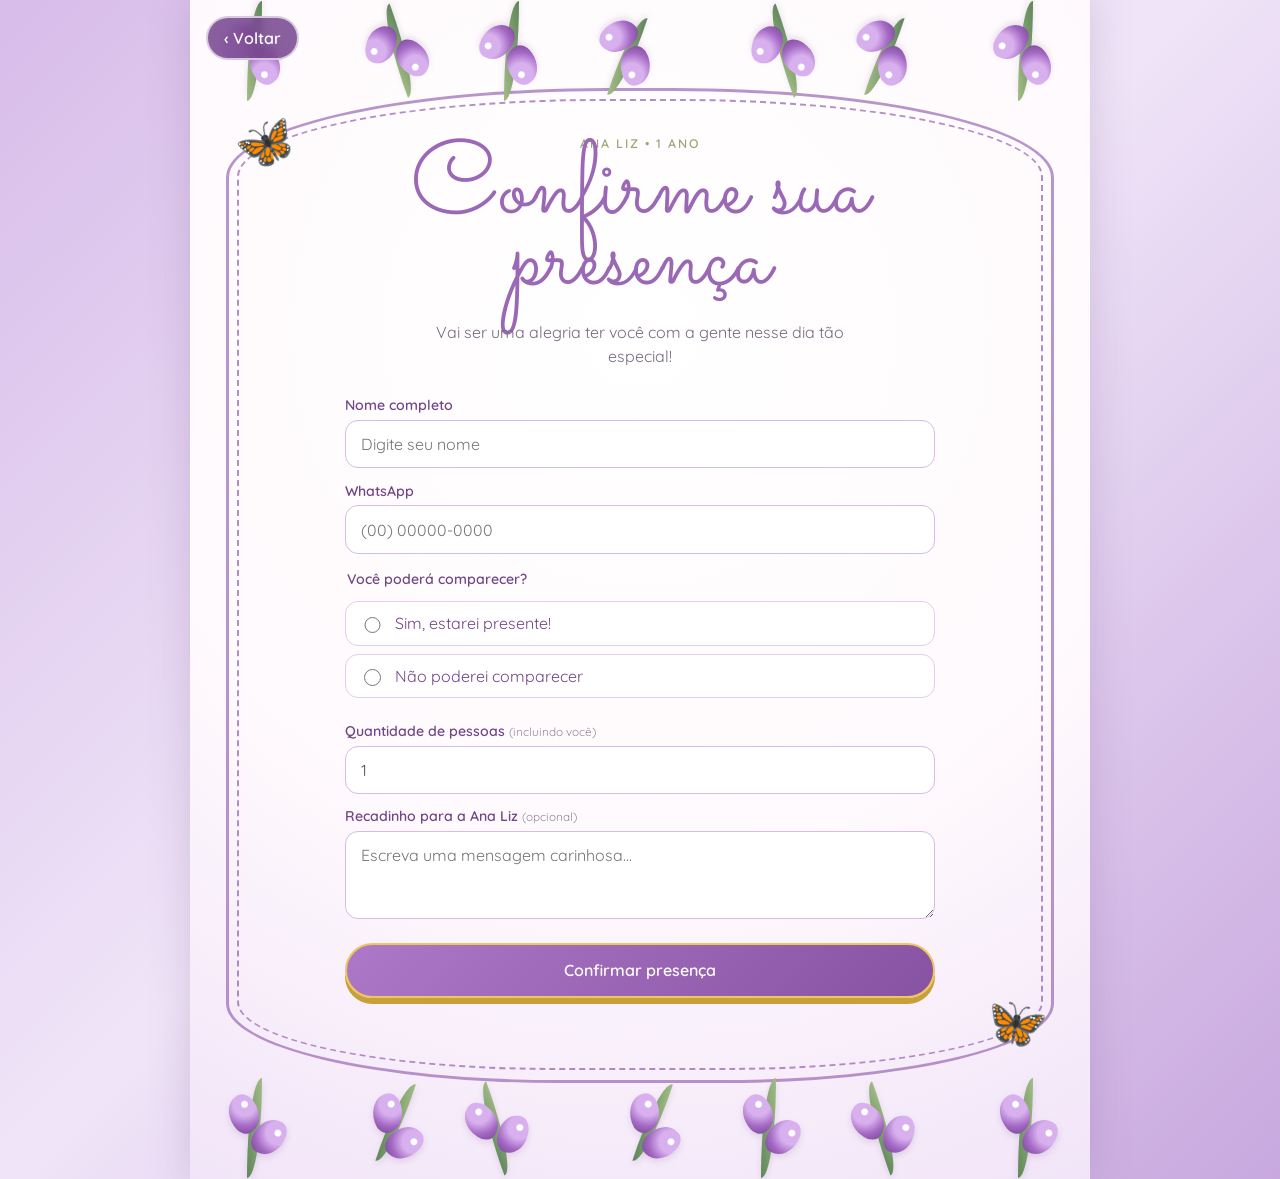
==== confirmar.html @ 0d196fea "Reconstrói convite com HTML e CSS" ====
<!doctype html>
<html lang="pt-BR">
<head>
  <meta charset="UTF-8">
  <meta name="viewport" content="width=device-width, initial-scale=1">
  <meta name="theme-color" content="#c9a4df">
  <meta name="description" content="Confirmação de presença no aniversário da Ana Liz.">
  <title>Confirme sua presença — Ana Liz</title>
  <link rel="preconnect" href="https://fonts.googleapis.com">
  <link rel="preconnect" href="https://fonts.gstatic.com" crossorigin>
  <link href="https://fonts.googleapis.com/css2?family=Quicksand:wght@400;500;600&family=Sacramento&display=swap" rel="stylesheet">
  <link rel="stylesheet" href="assets/styles.css">
</head>
<body class="form-page">
  <main class="rsvp-card">
    <div class="garden garden--top" aria-hidden="true"><i></i><i></i><i></i><i></i><i></i><i></i><i></i></div>
    <span class="butterfly butterfly--one" aria-hidden="true">🦋</span>
    <span class="butterfly butterfly--two" aria-hidden="true">🦋</span>
    <a class="back-button back-button--form" href="index.html" aria-label="Voltar ao convite">‹ <span>Voltar</span></a>

    <section class="rsvp-card__content">
      <p class="eyebrow">Ana Liz • 1 ano</p>
      <h1>Confirme sua<br>presença</h1>
      <p class="intro">Vai ser uma alegria ter você com a gente nesse dia tão especial!</p>

      <form id="rsvp-form" class="rsvp-form">
        <label for="name">Nome completo</label>
        <input id="name" name="nome" type="text" autocomplete="name" placeholder="Digite seu nome" required minlength="3">

        <label for="phone">WhatsApp</label>
        <input id="phone" name="whatsapp" type="tel" autocomplete="tel" inputmode="tel" placeholder="(00) 00000-0000" required>

        <fieldset>
          <legend>Você poderá comparecer?</legend>
          <label class="choice"><input type="radio" name="presenca" value="sim" required><span>Sim, estarei presente!</span></label>
          <label class="choice"><input type="radio" name="presenca" value="nao"><span>Não poderei comparecer</span></label>
        </fieldset>

        <label for="guests">Quantidade de pessoas <small>(incluindo você)</small></label>
        <input id="guests" name="quantidade_pessoas" type="number" min="1" max="20" value="1" required>

        <label for="message">Recadinho para a Ana Liz <small>(opcional)</small></label>
        <textarea id="message" name="mensagem" rows="3" maxlength="500" placeholder="Escreva uma mensagem carinhosa..."></textarea>

        <button type="submit"><span>Confirmar presença</span></button>
        <p id="form-status" class="form-status" role="status" aria-live="polite"></p>
      </form>
    </section>
    <div class="garden garden--bottom" aria-hidden="true"><i></i><i></i><i></i><i></i><i></i><i></i><i></i></div>
  </main>
  <script src="assets/config.js"></script>
  <script src="assets/app.js"></script>
</body>
</html>
---- assets/styles.css ----
:root { --purple:#9b68b5; --dark:#714687; --lavender:#dfc8f0; --green:#9aa876; --paper:#fffafd; --gold:#d5aa43; }
* { box-sizing:border-box; }
html { background:#d8c0eb; }
body { margin:0; color:var(--dark); font-family:"Quicksand",sans-serif; }
.invitation-page,.form-page { min-height:100vh; background:linear-gradient(135deg,#d7bce9,#f0e5f8 48%,#c8a8df); }
.paper,.rsvp-card { position:relative; overflow:hidden; width:min(100%,900px); min-height:100vh; margin:auto; background:radial-gradient(circle at 50% 28%,#fff 0,#fffafd 55%,#f1e4f8 100%); box-shadow:0 0 40px #68427e35; }
.stitched-frame,.rsvp-card::before,.rsvp-card::after { position:absolute; pointer-events:none; }
.stitched-frame { z-index:1; inset:5.5rem 4.2% 5.8rem; border:3px solid #9b68b5b8; border-radius:45% 45% 39% 39% / 8% 8% 7% 7%; }
.stitched-frame::after { content:""; position:absolute; inset:12px; border:2px dashed #9b68b599; border-radius:inherit; }
.garden { position:absolute; z-index:3; left:0; width:100%; height:110px; display:flex; align-items:flex-start; justify-content:space-around; pointer-events:none; filter:drop-shadow(0 3px 3px #7b53832c); }
.garden--top { top:-9px; transform:rotate(180deg); }
.garden--bottom { bottom:-9px; }
.garden i { position:relative; display:block; width:15px; height:100px; border-radius:100% 0; background:linear-gradient(80deg,#5f875a,#a2bc85); transform:rotate(var(--r,0deg)); transform-origin:bottom; }
.garden i::before,.garden i::after { content:""; position:absolute; width:30px; height:38px; border-radius:60% 35% 60% 35%; background:radial-gradient(circle at 70% 30%,#fff 0 8%,#d8b0ee 12% 34%,#a469c4 65%,#74468f); }
.garden i::before { left:-18px; top:17px; transform:rotate(-35deg); }
.garden i::after { left:7px; top:40px; transform:rotate(28deg); }
.garden i:nth-child(2n) { --r:18deg; height:85px; }
.garden i:nth-child(3n) { --r:-20deg; height:95px; }
.css-butterfly { position:absolute; z-index:4; width:55px; height:47px; transform:rotate(var(--turn,0deg)); filter:drop-shadow(0 3px 3px #71468733); }
.css-butterfly::before,.css-butterfly::after { content:""; position:absolute; top:0; width:27px; height:42px; background:radial-gradient(circle at 60% 40%,#f5eaff 0 8%,#c592e2 44%,#8255a2 90%); border:1px solid #8255a266; }
.css-butterfly::before { left:0; border-radius:80% 25% 75% 30%; transform:rotate(-15deg); }
.css-butterfly::after { right:0; border-radius:25% 80% 30% 75%; transform:rotate(15deg); }
.css-butterfly i { position:absolute; z-index:2; left:26px; top:10px; width:4px; height:32px; border-radius:50%; background:#6e467f; }
.bf-1 { top:10%; left:3%; --turn:-18deg; }.bf-2 { top:16%; right:4%; --turn:24deg; }.bf-3 { bottom:17%; right:2%; --turn:35deg; }.bf-4 { bottom:10%; left:7%; --turn:-32deg; }
.hero-content,.gifts-content { position:relative; z-index:2; width:min(78%,620px); margin:auto; padding:8rem 0 8.5rem; text-align:center; }
.eyebrow { margin:0; color:var(--green); font-size:.78rem; font-weight:600; letter-spacing:.16em; text-transform:uppercase; }
.name { margin:.35rem 0 0; color:var(--purple); font:400 clamp(5.4rem,16vw,9rem)/.7 "Sacramento",cursive; text-shadow:1px 2px #d8bde6; }
.age { display:flex; align-items:center; justify-content:center; gap:.4rem; margin:.15rem 0 .7rem; }
.age strong { color:var(--purple); font:400 5.2rem/.8 "Sacramento",cursive; }.age span { color:var(--green); font:400 2.3rem "Sacramento",cursive; }
.verse { margin:1.1rem auto; color:#8e659e; font:400 clamp(1.55rem,5vw,2.2rem)/1.05 "Sacramento",cursive; }
.date-row { display:flex; align-items:center; justify-content:center; gap:1.3rem; margin:1.4rem 0; }
.date-row div { display:grid; }.date-row strong { color:var(--green); font:400 clamp(3.2rem,10vw,5rem)/.8 "Sacramento",cursive; }.date-row span { color:var(--purple); font:400 1.4rem "Sacramento",cursive; }.date-butterfly { font-size:2.5rem!important; transform:rotate(-15deg); }
.venue { display:grid; gap:.1rem; margin:1.2rem 0; }.venue span { color:var(--green); font:400 2rem "Sacramento",cursive; }.venue strong { color:var(--purple); font-weight:500; letter-spacing:.04em; }
.action-grid { display:grid; grid-template-columns:repeat(3,1fr); gap:1rem; margin-top:1.7rem; }
.action-grid a { display:grid; justify-items:center; gap:.65rem; color:#818d65; font-size:.72rem; font-weight:600; line-height:1.25; text-decoration:none; text-transform:uppercase; }
.round-icon { display:grid; place-items:center; width:92px; aspect-ratio:1; border-radius:50%; background:linear-gradient(145deg,#c493db,#9d6bbb); }
.gold-ring { border:6px double #f6cf62; box-shadow:0 3px 0 #b88827,0 7px 16px #70438025; }.round-icon svg { width:50px; fill:none; stroke:#fff; stroke-width:2.2; stroke-linecap:round; stroke-linejoin:round; }
.action-grid a:hover .round-icon { transform:translateY(-3px); }
.back-button { position:absolute; z-index:8; top:1rem; left:1rem; display:inline-flex; align-items:center; gap:.3rem; padding:.62rem 1rem; border:2px solid #ffffffaa; border-radius:999px; color:#fff; background:#75448ed9; text-decoration:none; font-weight:600; backdrop-filter:blur(5px); }
.gifts-content { padding-top:7.5rem; }.gifts-title { margin:.6rem 0; color:var(--purple); font:400 clamp(4.4rem,13vw,7rem)/.66 "Sacramento",cursive; }.gifts-title small { color:var(--green); font-size:.45em; }.gifts-intro { max-width:470px; margin:1rem auto 1.5rem; color:#806c89; line-height:1.5; }
.gift-list { display:grid; gap:.8rem; text-align:left; }.gift-item { display:flex; align-items:center; gap:1rem; padding:.7rem 1rem; border-bottom:2px dotted #b68bc7; }.gift-icon { flex:0 0 78px; display:grid; place-items:center; width:78px; height:78px; border-radius:50%; background:#ecdcf5; }.gift-icon svg { width:63px; fill:#d9b7eb88; stroke:#82549a; stroke-width:2; stroke-linecap:round; stroke-linejoin:round; }.gift-item div { display:grid; flex:1; grid-template-columns:1fr auto; align-items:baseline; gap:.5rem; }.gift-item span { color:var(--purple); font:400 2rem "Sacramento",cursive; }.gift-item strong { color:var(--green); font:500 1.2rem "Quicksand",sans-serif; }.primary-link { display:inline-block; margin-top:1.5rem; padding:.85rem 1.5rem; border:3px double #f2cc60; border-radius:999px; color:#fff; background:var(--purple); text-decoration:none; box-shadow:0 5px 0 #bd9029; }
.rsvp-card { overflow:hidden; }.rsvp-card::before { content:""; z-index:1; inset:5.5rem 4% 6rem; border:3px solid var(--purple); border-radius:46% 46% 40% 40%/9% 9% 8% 8%; opacity:.7; }.rsvp-card::after { content:""; z-index:1; inset:6.2rem 5.2% 6.8rem; border:2px dashed var(--purple); border-radius:45% 45% 39% 39%/8% 8% 7% 7%; opacity:.75; }
.butterfly { position:absolute; z-index:2; font-size:3rem; }.butterfly--one{top:7rem;left:5%;transform:rotate(-18deg)}.butterfly--two{right:5%;bottom:8rem;transform:rotate(24deg)}
.rsvp-card__content { position:relative; z-index:4; width:min(78%,590px); margin:auto; padding:8.5rem 0 9rem; text-align:center; }.rsvp-card h1 { margin:.3rem 0 .6rem; color:var(--purple); font:400 clamp(4rem,12vw,6.5rem)/.68 "Sacramento",cursive; }.intro { max-width:440px; margin:1.4rem auto 1.7rem; color:#796880; line-height:1.55; }
.rsvp-form { text-align:left; }.rsvp-form>label,legend { display:block; margin:.85rem 0 .35rem; font-size:.88rem; font-weight:600; }small { color:#94859b; font-weight:400; }input,textarea { width:100%; padding:.82rem .95rem; border:1px solid #d6bce4; border-radius:13px; outline:none; color:#5e4967; background:#fff; font:inherit; }input:focus,textarea:focus { border-color:var(--purple); box-shadow:0 0 0 3px #b88dce35; }textarea{resize:vertical}fieldset{margin:1rem 0;padding:0;border:0}.choice{display:flex;align-items:center;gap:.7rem;margin:.5rem 0;padding:.7rem .8rem;border:1px solid #e2ceeb;border-radius:13px;background:#fff;cursor:pointer}.choice input{width:1.05rem;height:1.05rem;accent-color:var(--purple)}button{width:100%;margin-top:1.25rem;padding:.95rem;border:2px solid #ecc65e;border-radius:999px;color:#fff;background:linear-gradient(135deg,#ae78c8,#8752a1);font:600 1rem "Quicksand";box-shadow:0 6px 0 #c99f39;cursor:pointer}button:disabled{opacity:.65}.form-status{min-height:1.5em;margin:1rem 0 0;text-align:center;font-size:.9rem}.form-status--success{color:#547442}.form-status--error{color:#a33a60}.back-button--form{top:1rem}
@media(max-width:540px){.stitched-frame{inset-inline:2.5%}.hero-content,.gifts-content,.rsvp-card__content{width:78%}.hero-content{padding-top:7rem}.garden{height:80px}.garden i{height:75px;width:11px}.garden i::before,.garden i::after{width:23px;height:30px}.css-butterfly{transform:scale(.7) rotate(var(--turn))}.round-icon{width:68px}.round-icon svg{width:37px}.action-grid{gap:.35rem}.action-grid a{font-size:.58rem}.date-row{gap:.6rem}.gift-item{padding-inline:0}.gift-icon{flex-basis:60px;width:60px;height:60px}.gift-icon svg{width:49px}.gift-item div{display:grid;grid-template-columns:1fr}.gift-item span{font-size:1.6rem}.gift-item strong{font-size:1rem}.back-button{top:.55rem;left:.55rem;padding:.5rem .72rem}.back-button span{display:none}.rsvp-card::before{inset-inline:2%}.rsvp-card::after{inset-inline:3.5%}}
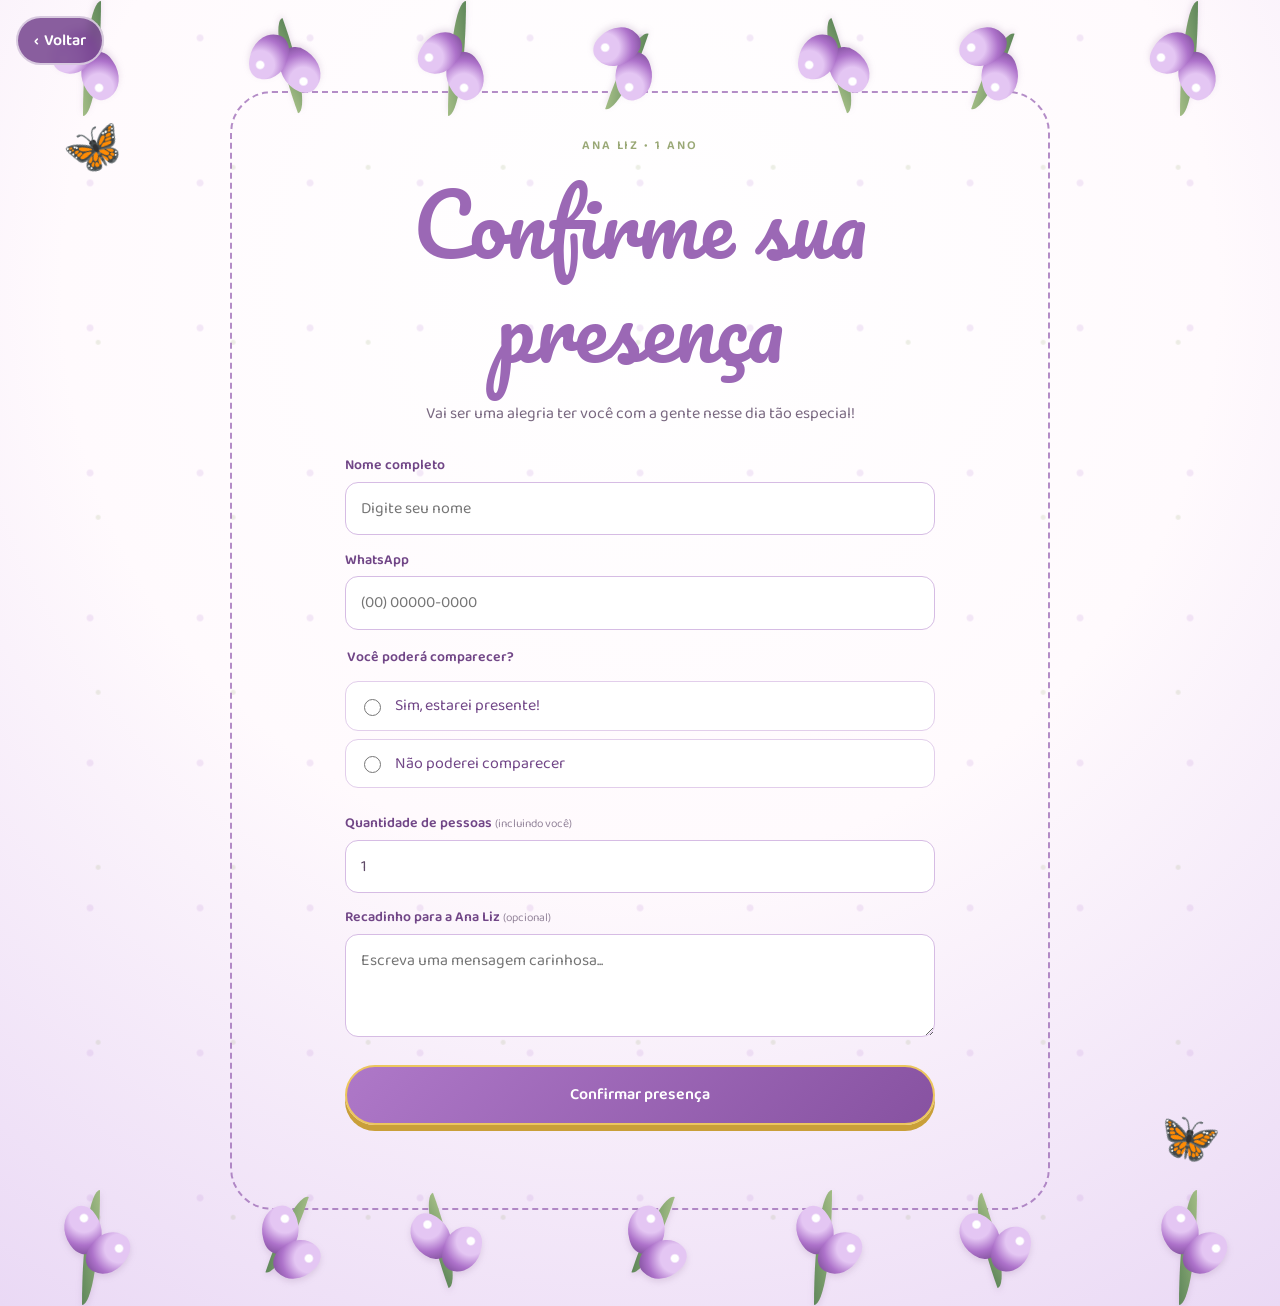
==== commit 98617e70: "Amplia cenário e refina tipografia do convite" ====
--- a/confirmar.html
+++ b/confirmar.html
@@ -8,7 +8,7 @@
   <title>Confirme sua presença — Ana Liz</title>
   <link rel="preconnect" href="https://fonts.googleapis.com">
   <link rel="preconnect" href="https://fonts.gstatic.com" crossorigin>
-  <link href="https://fonts.googleapis.com/css2?family=Quicksand:wght@400;500;600&family=Sacramento&display=swap" rel="stylesheet">
+  <link href="https://fonts.googleapis.com/css2?family=Baloo+2:wght@400;500;600;700&family=Pacifico&display=swap" rel="stylesheet">
   <link rel="stylesheet" href="assets/styles.css">
 </head>
 <body class="form-page">
--- a/assets/styles.css
+++ b/assets/styles.css
@@ -44,3 +44,47 @@
 .rsvp-card__content { position:relative; z-index:4; width:min(78%,590px); margin:auto; padding:8.5rem 0 9rem; text-align:center; }.rsvp-card h1 { margin:.3rem 0 .6rem; color:var(--purple); font:400 clamp(4rem,12vw,6.5rem)/.68 "Sacramento",cursive; }.intro { max-width:440px; margin:1.4rem auto 1.7rem; color:#796880; line-height:1.55; }
 .rsvp-form { text-align:left; }.rsvp-form>label,legend { display:block; margin:.85rem 0 .35rem; font-size:.88rem; font-weight:600; }small { color:#94859b; font-weight:400; }input,textarea { width:100%; padding:.82rem .95rem; border:1px solid #d6bce4; border-radius:13px; outline:none; color:#5e4967; background:#fff; font:inherit; }input:focus,textarea:focus { border-color:var(--purple); box-shadow:0 0 0 3px #b88dce35; }textarea{resize:vertical}fieldset{margin:1rem 0;padding:0;border:0}.choice{display:flex;align-items:center;gap:.7rem;margin:.5rem 0;padding:.7rem .8rem;border:1px solid #e2ceeb;border-radius:13px;background:#fff;cursor:pointer}.choice input{width:1.05rem;height:1.05rem;accent-color:var(--purple)}button{width:100%;margin-top:1.25rem;padding:.95rem;border:2px solid #ecc65e;border-radius:999px;color:#fff;background:linear-gradient(135deg,#ae78c8,#8752a1);font:600 1rem "Quicksand";box-shadow:0 6px 0 #c99f39;cursor:pointer}button:disabled{opacity:.65}.form-status{min-height:1.5em;margin:1rem 0 0;text-align:center;font-size:.9rem}.form-status--success{color:#547442}.form-status--error{color:#a33a60}.back-button--form{top:1rem}
 @media(max-width:540px){.stitched-frame{inset-inline:2.5%}.hero-content,.gifts-content,.rsvp-card__content{width:78%}.hero-content{padding-top:7rem}.garden{height:80px}.garden i{height:75px;width:11px}.garden i::before,.garden i::after{width:23px;height:30px}.css-butterfly{transform:scale(.7) rotate(var(--turn))}.round-icon{width:68px}.round-icon svg{width:37px}.action-grid{gap:.35rem}.action-grid a{font-size:.58rem}.date-row{gap:.6rem}.gift-item{padding-inline:0}.gift-icon{flex-basis:60px;width:60px;height:60px}.gift-icon svg{width:49px}.gift-item div{display:grid;grid-template-columns:1fr}.gift-item span{font-size:1.6rem}.gift-item strong{font-size:1rem}.back-button{top:.55rem;left:.55rem;padding:.5rem .72rem}.back-button span{display:none}.rsvp-card::before{inset-inline:2%}.rsvp-card::after{inset-inline:3.5%}}
+
+/* Cenário em largura total e tipografia infantil */
+body { font-family:"Baloo 2",sans-serif; }
+.invitation-page,.form-page { background:radial-gradient(circle at 50% 22%,#fff 0,#fffafd 48%,#ead9f5 100%); }
+.paper,.rsvp-card { width:100%; margin:0; background:transparent; box-shadow:none; }
+.paper::before { content:""; position:absolute; inset:0; pointer-events:none; background-image:radial-gradient(circle,#bd88d7 0 3px,transparent 4px),radial-gradient(circle,#96a96f 0 2px,transparent 3px); background-position:3% 22%,97% 38%; background-size:110px 145px,135px 175px; opacity:.17; }
+.stitched-frame { top:5.7rem; bottom:5.8rem; left:max(2.5%,calc(50% - 410px)); right:max(2.5%,calc(50% - 410px)); border-radius:42px; }
+.garden { height:125px; }
+.garden i { width:18px; height:115px; }
+.garden i::before,.garden i::after { width:38px; height:46px; background:radial-gradient(circle at 70% 30%,#fff 0 8%,#e4c6f3 12% 34%,#ad72ca 65%,#74468f); }
+.bf-1 { left:max(2%,calc(50% - 500px)); }.bf-2 { right:max(3%,calc(50% - 510px)); }.bf-3 { right:max(2%,calc(50% - 500px)); }.bf-4 { left:max(5%,calc(50% - 470px)); }
+.hero-content,.gifts-content { width:min(calc(100% - 3rem),620px); padding:9rem 0 9.5rem; }
+.name { margin:1rem 0 .6rem; font:400 clamp(4rem,12vw,7.4rem)/1.1 "Pacifico",cursive; text-shadow:2px 3px #e2c9ed; }
+.age { margin:.5rem 0 1rem; }
+.age strong { font:400 4.3rem/1.15 "Pacifico",cursive; }.age span { font:400 1.8rem/1.4 "Pacifico",cursive; }
+.verse { margin:1.5rem auto; font:400 clamp(1.2rem,4vw,1.7rem)/1.6 "Pacifico",cursive; }
+.date-row { margin:1.8rem 0; }
+.date-row strong { font:400 clamp(2.6rem,8vw,4rem)/1.2 "Pacifico",cursive; }.date-row span { font:500 1.1rem/1.5 "Baloo 2",sans-serif; }
+.venue span { font:400 1.6rem/1.5 "Pacifico",cursive; }
+.round-icon { width:96px; border-radius:43% 57% 46% 54%/54% 44% 56% 46%; background:linear-gradient(145deg,#d9ade9,#9160ad); transition:.2s ease; }
+.gold-ring { border:6px solid #f3c955; outline:3px solid #bd8c2f; box-shadow:inset 0 0 0 3px #fff5,0 7px 16px #70438035; }
+.round-icon svg { width:54px; fill:#fff2; stroke-width:2.7; }
+.gifts-content { padding-top:8.5rem; }
+.gifts-title { margin:1rem 0 1.5rem; font:400 clamp(3.1rem,9vw,5.4rem)/1.25 "Pacifico",cursive; }
+.gifts-intro { line-height:1.65; }
+.gift-item span { font:400 1.6rem/1.35 "Pacifico",cursive; }.gift-item strong { font-family:"Baloo 2",sans-serif; font-weight:600; }
+.rsvp-card::before { inset:0; border:0; border-radius:0; background-image:radial-gradient(circle,#bd88d7 0 3px,transparent 4px),radial-gradient(circle,#96a96f 0 2px,transparent 3px); background-position:3% 22%,97% 38%; background-size:110px 145px,135px 175px; opacity:.17; }
+.rsvp-card::after { top:5.7rem; bottom:6rem; left:max(2.5%,calc(50% - 410px)); right:max(2.5%,calc(50% - 410px)); border-radius:42px; }
+.rsvp-card h1 { margin:1rem 0 1.2rem; font:400 clamp(3.1rem,9vw,5.2rem)/1.25 "Pacifico",cursive; }
+button { font-family:"Baloo 2",sans-serif; }
+
+@media(max-width:540px) {
+  .stitched-frame,.rsvp-card::after { left:2.5%; right:2.5%; }
+  .hero-content,.gifts-content,.rsvp-card__content { width:calc(100% - 5rem); }
+  .hero-content { padding-top:7.8rem; }
+  .garden { height:88px; }
+  .garden i { width:11px; height:80px; }
+  .garden i::before,.garden i::after { width:25px; height:31px; }
+  .round-icon { width:70px; }
+  .round-icon svg { width:39px; }
+  .action-grid { gap:.4rem; }
+  .action-grid a { font-size:.62rem; }
+  .gift-item span { font-size:1.35rem; }
+}
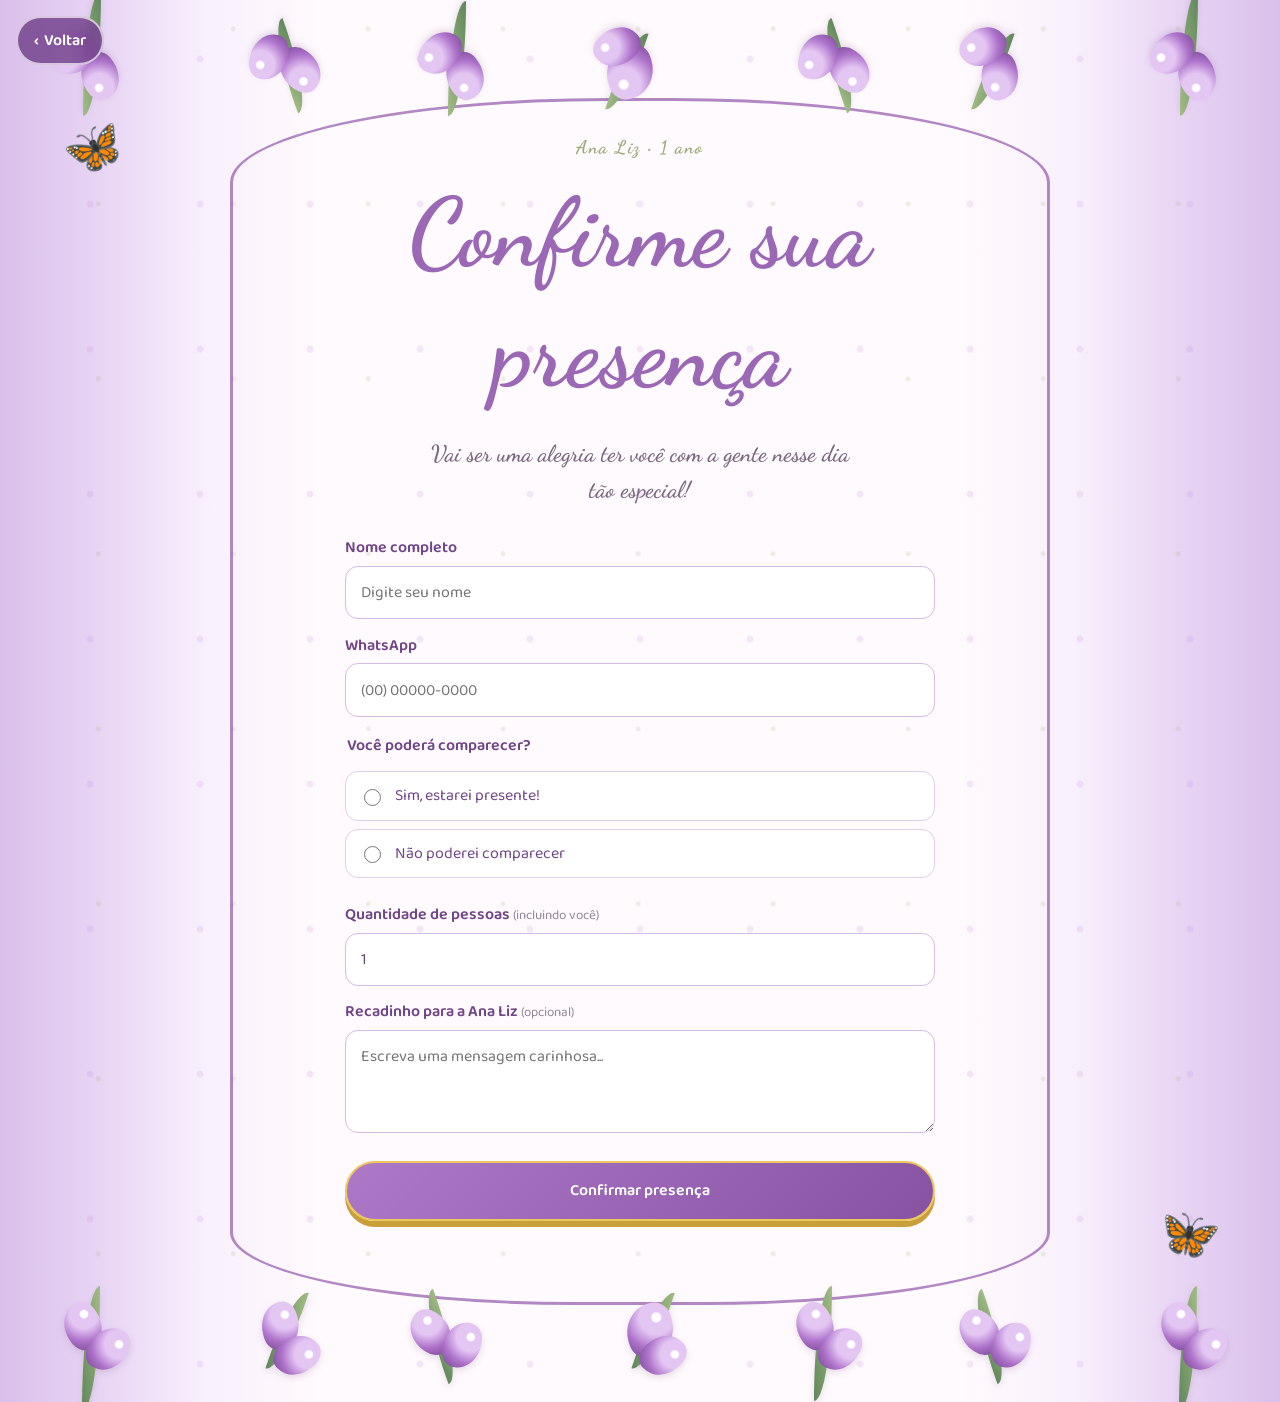
==== commit c0c659d1: "Amplia textos e aplica tipografia caligráfica" ====
--- a/confirmar.html
+++ b/confirmar.html
@@ -8,7 +8,7 @@
   <title>Confirme sua presença — Ana Liz</title>
   <link rel="preconnect" href="https://fonts.googleapis.com">
   <link rel="preconnect" href="https://fonts.gstatic.com" crossorigin>
-  <link href="https://fonts.googleapis.com/css2?family=Baloo+2:wght@400;500;600;700&family=Pacifico&display=swap" rel="stylesheet">
+  <link href="https://fonts.googleapis.com/css2?family=Baloo+2:wght@400;500;600;700&family=Dancing+Script:wght@400;500;600;700&display=swap" rel="stylesheet">
   <link rel="stylesheet" href="assets/styles.css">
 </head>
 <body class="form-page">
--- a/assets/styles.css
+++ b/assets/styles.css
@@ -68,7 +68,9 @@
 .round-icon svg { width:54px; fill:#fff2; stroke-width:2.7; }
 .gifts-content { padding-top:8.5rem; }
 .gifts-title { margin:1rem 0 1.5rem; font:400 clamp(3.1rem,9vw,5.4rem)/1.25 "Pacifico",cursive; }
-.gifts-intro { line-height:1.65; }
+.gifts-intro { width:100%; line-height:1.65; overflow-wrap:anywhere; }
+.gift-list,.gift-item,.gift-item div { min-width:0; max-width:100%; }
+.gift-item div span,.gift-item div strong { overflow-wrap:anywhere; }
 .gift-item span { font:400 1.6rem/1.35 "Pacifico",cursive; }.gift-item strong { font-family:"Baloo 2",sans-serif; font-weight:600; }
 .rsvp-card::before { inset:0; border:0; border-radius:0; background-image:radial-gradient(circle,#bd88d7 0 3px,transparent 4px),radial-gradient(circle,#96a96f 0 2px,transparent 3px); background-position:3% 22%,97% 38%; background-size:110px 145px,135px 175px; opacity:.17; }
 .rsvp-card::after { top:5.7rem; bottom:6rem; left:max(2.5%,calc(50% - 410px)); right:max(2.5%,calc(50% - 410px)); border-radius:42px; }
@@ -88,3 +90,115 @@
   .action-grid a { font-size:.62rem; }
   .gift-item span { font-size:1.35rem; }
 }
+
+/* Cartão orgânico inspirado nas artes de referência */
+.paper,.rsvp-card {
+  background:
+    linear-gradient(90deg,#d9bfea 0%,#ead8f5 9%,#f8f0fc 16%,#fffafd 25%,#fffafd 75%,#f8f0fc 84%,#ead8f5 91%,#d9bfea 100%);
+}
+.paper::after {
+  content:"";
+  position:absolute;
+  z-index:0;
+  top:5.2rem;
+  bottom:5.2rem;
+  left:max(1.5rem,calc(50% - 430px));
+  right:max(1.5rem,calc(50% - 430px));
+  background:linear-gradient(145deg,#fff,#fffafd 60%,#fbf4ff);
+  border-radius:46% 46% 42% 42% / 7% 7% 6% 6%;
+  box-shadow:0 10px 35px #71468720,0 0 0 10px #ffffff9c;
+}
+.stitched-frame {
+  z-index:1;
+  top:6.1rem;
+  bottom:6.1rem;
+  left:max(2.4rem,calc(50% - 410px));
+  right:max(2.4rem,calc(50% - 410px));
+  border:3px solid #9862b1;
+  border-radius:46% 46% 42% 42% / 7% 7% 6% 6%;
+}
+.stitched-frame::after {
+  inset:13px 15px;
+  border-width:2px;
+  border-radius:46% 46% 42% 42% / 7% 7% 6% 6%;
+}
+.hero-content,.gifts-content { z-index:2; }
+.hero-content { padding-top:8.3rem; }
+.eyebrow { letter-spacing:.12em; }
+.name { font-size:clamp(4.5rem,12vw,7.8rem); color:#a56abc; }
+.verse { color:#996bab; }
+.date-row { position:relative; }
+.date-row::before,.date-row::after {
+  content:""; width:38px; height:1px; background:linear-gradient(90deg,transparent,#b184c3);
+}
+.date-row::after { transform:rotate(180deg); }
+.venue { margin-top:1.45rem; }
+.action-grid { margin-top:2rem; }
+.gifts-title { color:#a56abc; }
+.gift-item { border-bottom-color:#b68bc7; }
+.gift-icon { border:2px solid #c89ede; box-shadow:inset 0 0 0 5px #fff8; }
+.garden { z-index:5; }
+.garden i:nth-child(1),.garden i:nth-child(7) { height:125px; }
+.garden i:nth-child(4)::before { width:48px; height:52px; }
+.css-butterfly { z-index:6; }
+.rsvp-card::after {
+  top:6.1rem;
+  bottom:6.1rem;
+  left:max(2.4rem,calc(50% - 410px));
+  right:max(2.4rem,calc(50% - 410px));
+  border:3px solid #9862b1;
+  border-radius:46% 46% 42% 42% / 7% 7% 6% 6%;
+}
+
+@media(max-width:540px) {
+  .paper::after { left:1rem; right:1rem; border-radius:42% 42% 36% 36% / 4% 4% 3% 3%; }
+  .stitched-frame,.rsvp-card::after { left:1.55rem; right:1.55rem; border-radius:42% 42% 36% 36% / 4% 4% 3% 3%; }
+  .stitched-frame::after { inset:10px; }
+  .hero-content,.gifts-content,.rsvp-card__content { width:calc(100% - 5.6rem); }
+  .gifts-content { padding-inline:.35rem; }
+  .hero-content { padding-top:7.7rem; }
+  .name { font-size:clamp(3.6rem,16vw,5rem); }
+  .verse { font-size:1.08rem; line-height:1.55; }
+  .date-row::before,.date-row::after { display:none; }
+  .date-row strong { font-size:2.6rem; }
+}
+
+/* Tipografia caligráfica e textos mais destacados */
+.hero-content,.gifts-content,.venue,.date-row,.action-grid {
+  font-family:"Dancing Script",cursive;
+}
+.name,.age strong,.age span,.verse,.date-row strong,.venue span,
+.gifts-title,.gift-item span,.rsvp-card h1 {
+  font-family:"Dancing Script",cursive;
+}
+.name { font-size:clamp(5.2rem,14vw,8.8rem); font-weight:700; line-height:1.05; }
+.age strong { font-size:5rem; font-weight:600; }
+.age span { font-size:2.35rem; font-weight:600; }
+.verse { font-size:clamp(1.65rem,5vw,2.25rem); font-weight:600; line-height:1.35; }
+.eyebrow { font-family:"Dancing Script",cursive; font-size:1.15rem; font-weight:700; letter-spacing:.08em; text-transform:none; }
+.date-row strong { font-size:clamp(3.3rem,9vw,4.8rem); font-weight:700; }
+.date-row span { font-family:"Dancing Script",cursive; font-size:1.65rem; font-weight:700; }
+.venue span { font-size:2.2rem; font-weight:700; }
+.venue strong { font-family:"Dancing Script",cursive; font-size:1.65rem; font-weight:700; }
+.action-grid a { font-family:"Dancing Script",cursive; font-size:1.15rem; font-weight:700; line-height:1.05; text-transform:none; }
+.gifts-title { font-size:clamp(4rem,11vw,6.4rem); font-weight:700; }
+.gifts-intro { font-family:"Dancing Script",cursive; font-size:1.5rem; font-weight:600; line-height:1.4; }
+.gift-item span { font-size:2.15rem; font-weight:700; }
+.gift-item strong { font-family:"Dancing Script",cursive; font-size:1.65rem; font-weight:700; }
+.primary-link { font-family:"Dancing Script",cursive; font-size:1.45rem; font-weight:700; }
+.rsvp-card h1 { font-size:clamp(4rem,11vw,6rem); font-weight:700; }
+.rsvp-card .eyebrow,.rsvp-card .intro { font-family:"Dancing Script",cursive; }
+.rsvp-card .intro { font-size:1.45rem; font-weight:600; }
+.rsvp-form>label,.rsvp-form legend { font-size:1rem; }
+
+@media(max-width:540px) {
+  .name { font-size:4.6rem; }
+  .verse { font-size:1.45rem; }
+  .date-row span { font-size:1.35rem; }
+  .venue strong { font-size:1.35rem; }
+  .action-grid a { font-size:.93rem; line-height:1; }
+  .gifts-title { font-size:3.7rem; }
+  .gifts-intro { font-size:1.25rem; }
+  .gift-item span { font-size:1.7rem; }
+  .gift-item strong { font-size:1.3rem; }
+}
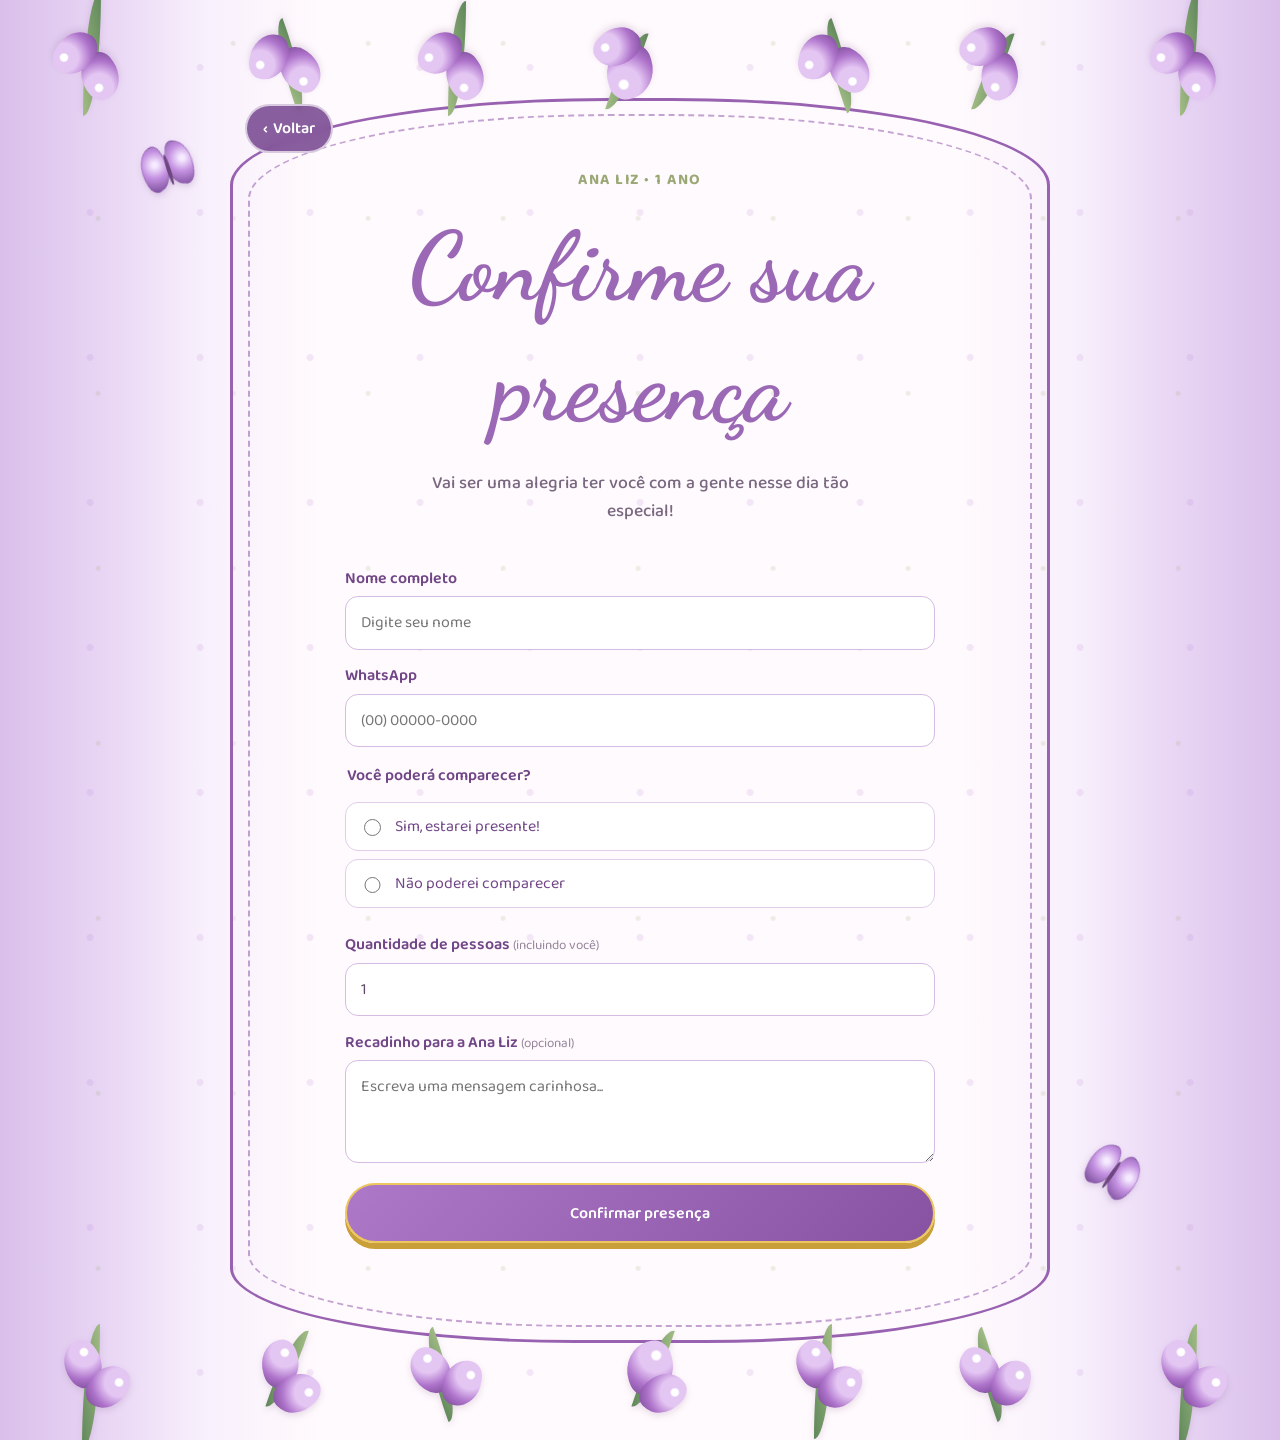
==== commit 0e7ebb19: "Uniformiza páginas e amplia respiro superior" ====
--- a/confirmar.html
+++ b/confirmar.html
@@ -14,8 +14,9 @@
 <body class="form-page">
   <main class="rsvp-card">
     <div class="garden garden--top" aria-hidden="true"><i></i><i></i><i></i><i></i><i></i><i></i><i></i></div>
-    <span class="butterfly butterfly--one" aria-hidden="true">🦋</span>
-    <span class="butterfly butterfly--two" aria-hidden="true">🦋</span>
+    <div class="stitched-frame" aria-hidden="true"></div>
+    <span class="css-butterfly bf-1" aria-hidden="true"><i></i></span>
+    <span class="css-butterfly bf-3" aria-hidden="true"><i></i></span>
     <a class="back-button back-button--form" href="index.html" aria-label="Voltar ao convite">‹ <span>Voltar</span></a>
 
     <section class="rsvp-card__content">
--- a/assets/styles.css
+++ b/assets/styles.css
@@ -202,3 +202,92 @@
   .gift-item span { font-size:1.7rem; }
   .gift-item strong { font-size:1.3rem; }
 }
+
+/* Caligrafia somente nos títulos; demais textos priorizam leitura */
+.hero-content,.gifts-content,.venue,.date-row,.action-grid,
+.age strong,.age span,.verse,.date-row strong,.date-row span,
+.venue span,.venue strong,.eyebrow,.action-grid a,.gifts-intro,
+.gift-item span,.gift-item strong,.primary-link,
+.rsvp-card .eyebrow,.rsvp-card .intro {
+  font-family:"Baloo 2",sans-serif;
+}
+.name,.gifts-title,.rsvp-card h1 {
+  font-family:"Dancing Script",cursive;
+}
+.eyebrow { font-size:.95rem; font-weight:700; letter-spacing:.1em; text-transform:uppercase; }
+.verse { font-size:clamp(1.15rem,3.6vw,1.55rem); font-weight:500; line-height:1.5; }
+.age strong { font-size:4.3rem; font-weight:500; line-height:1; }
+.age span { font-size:1.7rem; font-weight:600; }
+.date-row strong { font-size:clamp(2.8rem,8vw,4rem); font-weight:500; line-height:1.1; }
+.date-row span { font-size:1.15rem; font-weight:600; }
+.venue span { font-size:1.45rem; font-weight:600; }
+.venue strong { font-size:1.25rem; font-weight:600; letter-spacing:.04em; }
+.action-grid a { font-size:.9rem; font-weight:600; line-height:1.15; text-transform:uppercase; }
+.gifts-intro { font-size:1.1rem; font-weight:500; line-height:1.55; }
+.gift-item span { font-size:1.5rem; font-weight:600; }
+.gift-item strong { font-size:1.2rem; font-weight:600; }
+.primary-link { font-size:1.15rem; font-weight:600; }
+.rsvp-card .intro { font-size:1.1rem; font-weight:500; }
+
+@media(max-width:540px) {
+  .eyebrow { font-size:.78rem; }
+  .verse { font-size:1rem; }
+  .action-grid a { font-size:.68rem; }
+  .gifts-intro { font-size:1rem; }
+  .gift-item span { font-size:1.3rem; }
+  .gift-item strong { font-size:1.05rem; }
+}
+
+/* Ritmo vertical e estrutura compartilhada entre todas as páginas */
+.hero-content,.gifts-content,.rsvp-card__content {
+  width:min(calc(100% - 5rem),620px);
+  padding-top:10.5rem;
+  padding-bottom:10rem;
+}
+.rsvp-card__content { max-width:590px; }
+.rsvp-card .stitched-frame { display:block; }
+.rsvp-card::after { display:none; }
+.rsvp-card .back-button { top:6.5rem; left:max(3.3rem,calc(50% - 395px)); }
+.rsvp-form,.rsvp-form fieldset,.rsvp-form input,.rsvp-form textarea,
+.rsvp-form .choice { min-width:0; max-width:100%; }
+.rsvp-form { width:100%; overflow:hidden; }
+.rsvp-card .intro { width:100%; overflow-wrap:anywhere; }
+.rsvp-card .garden { z-index:7; }
+.rsvp-card .css-butterfly { z-index:6; }
+
+@media(max-width:540px) {
+  .hero-content,.gifts-content,.rsvp-card__content {
+    width:calc(100% - 6rem);
+    padding-top:9.5rem;
+    padding-bottom:9rem;
+  }
+  .rsvp-card .back-button { top:6.35rem; left:2.75rem; }
+  .rsvp-card__content { width:calc(100% - 5.6rem); }
+  .rsvp-form { overflow:visible; }
+  .rsvp-form input,.rsvp-form textarea,.rsvp-form button,.rsvp-form .choice { width:100%; }
+}
+
+.rsvp-card__content {
+  width:calc(100vw - 6rem) !important;
+  max-width:590px;
+  overflow:visible;
+}
+.rsvp-form { width:100%; overflow:hidden; }
+.rsvp-form > input,.rsvp-form > textarea,.rsvp-form > button {
+  display:block;
+  width:100%;
+  max-width:100%;
+}
+.rsvp-form .choice { width:100%; max-width:100%; }
+.rsvp-form .choice input {
+  flex:0 0 1.05rem;
+  width:1.05rem;
+  min-width:1.05rem;
+  max-width:1.05rem;
+}
+.rsvp-form .choice span { flex:1; min-width:0; overflow-wrap:anywhere; }
+
+@media(max-width:540px) {
+  .rsvp-card__content { width:calc(100vw - 6rem) !important; max-width:calc(100vw - 6rem); }
+  .rsvp-form { overflow:hidden; }
+}
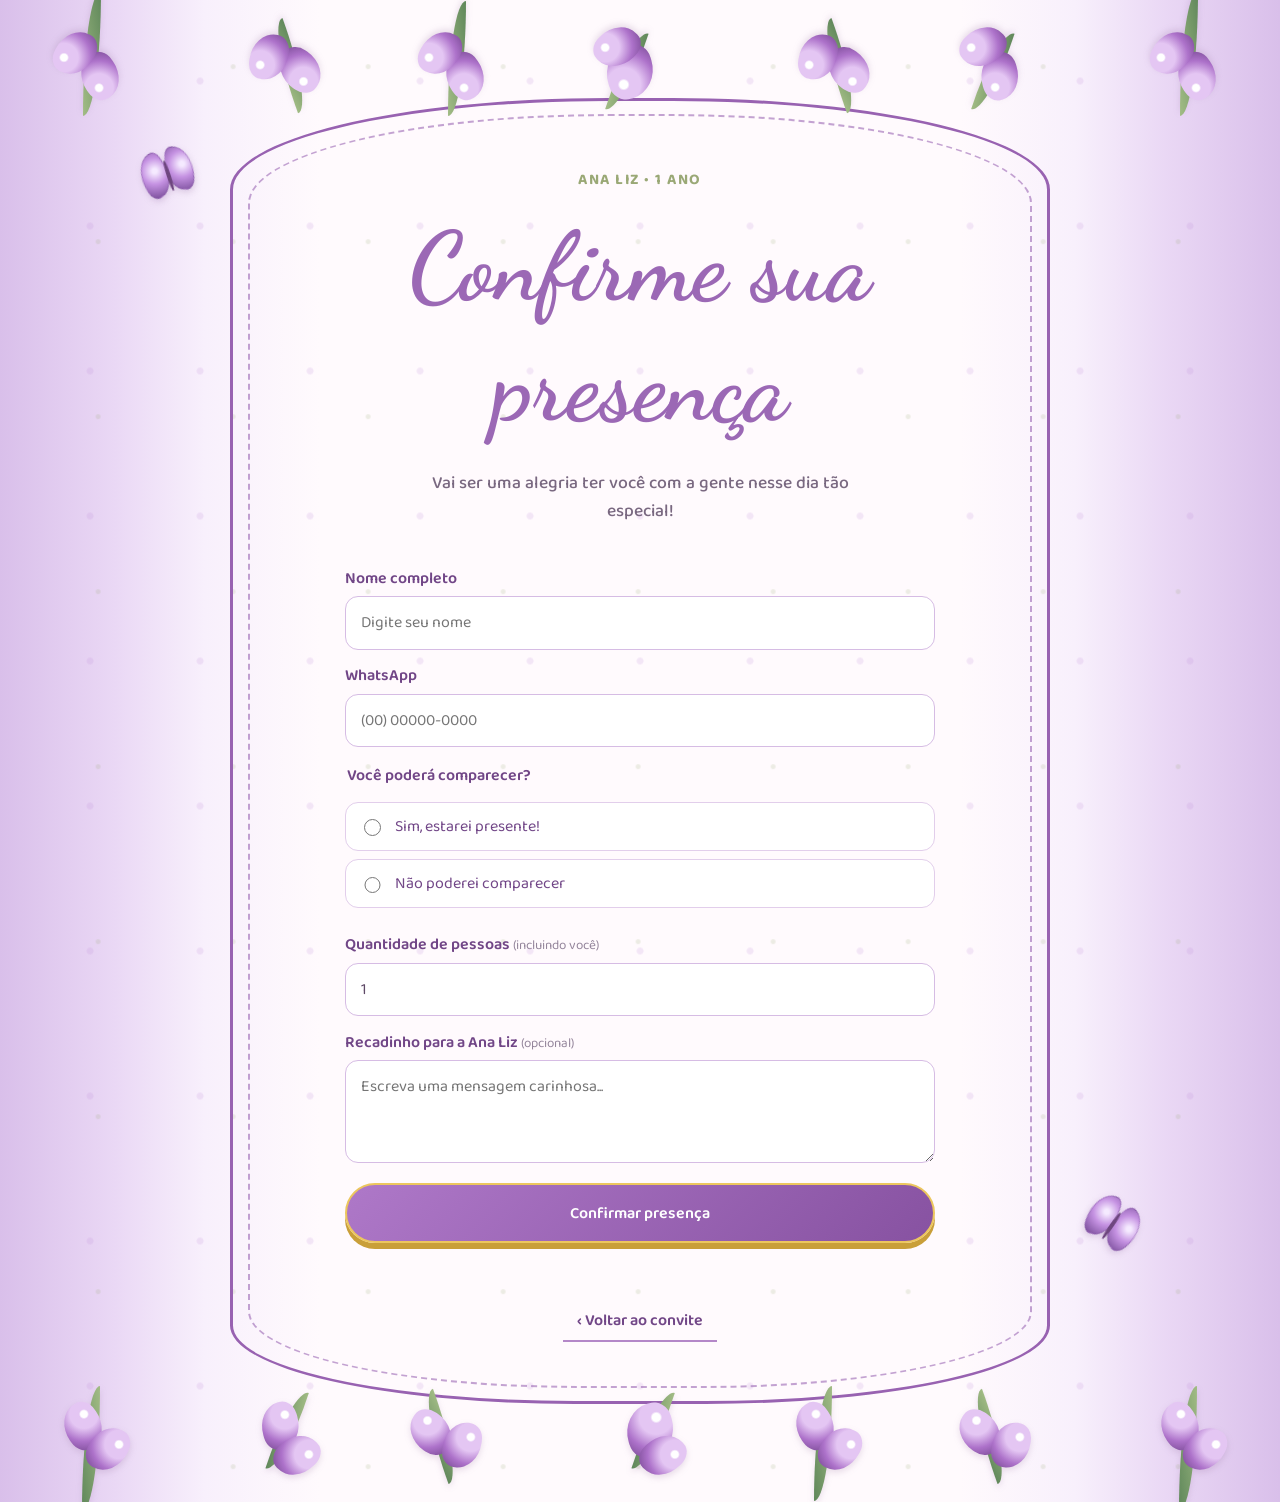
==== commit a6d035eb: "Centraliza botão de voltar abaixo das ações" ====
--- a/confirmar.html
+++ b/confirmar.html
@@ -17,7 +17,6 @@
     <div class="stitched-frame" aria-hidden="true"></div>
     <span class="css-butterfly bf-1" aria-hidden="true"><i></i></span>
     <span class="css-butterfly bf-3" aria-hidden="true"><i></i></span>
-    <a class="back-button back-button--form" href="index.html" aria-label="Voltar ao convite">‹ <span>Voltar</span></a>
 
     <section class="rsvp-card__content">
       <p class="eyebrow">Ana Liz • 1 ano</p>
@@ -45,6 +44,7 @@
 
         <button type="submit"><span>Confirmar presença</span></button>
         <p id="form-status" class="form-status" role="status" aria-live="polite"></p>
+        <a class="back-link" href="index.html" aria-label="Voltar ao convite">‹ Voltar ao convite</a>
       </form>
     </section>
     <div class="garden garden--bottom" aria-hidden="true"><i></i><i></i><i></i><i></i><i></i><i></i><i></i></div>
--- a/assets/styles.css
+++ b/assets/styles.css
@@ -291,3 +291,19 @@
   .rsvp-card__content { width:calc(100vw - 6rem) !important; max-width:calc(100vw - 6rem); }
   .rsvp-form { overflow:hidden; }
 }
+
+.back-link {
+  display:block;
+  width:max-content;
+  max-width:100%;
+  margin:1.5rem auto 0;
+  padding:.45rem .9rem;
+  border-bottom:2px solid #b487c8;
+  color:var(--dark);
+  font:600 1rem "Baloo 2",sans-serif;
+  text-align:center;
+  text-decoration:none;
+  transition:transform .2s ease,color .2s ease;
+}
+.back-link:hover { color:var(--purple); transform:translateY(-2px); }
+.rsvp-form .back-link { margin-top:1.25rem; }
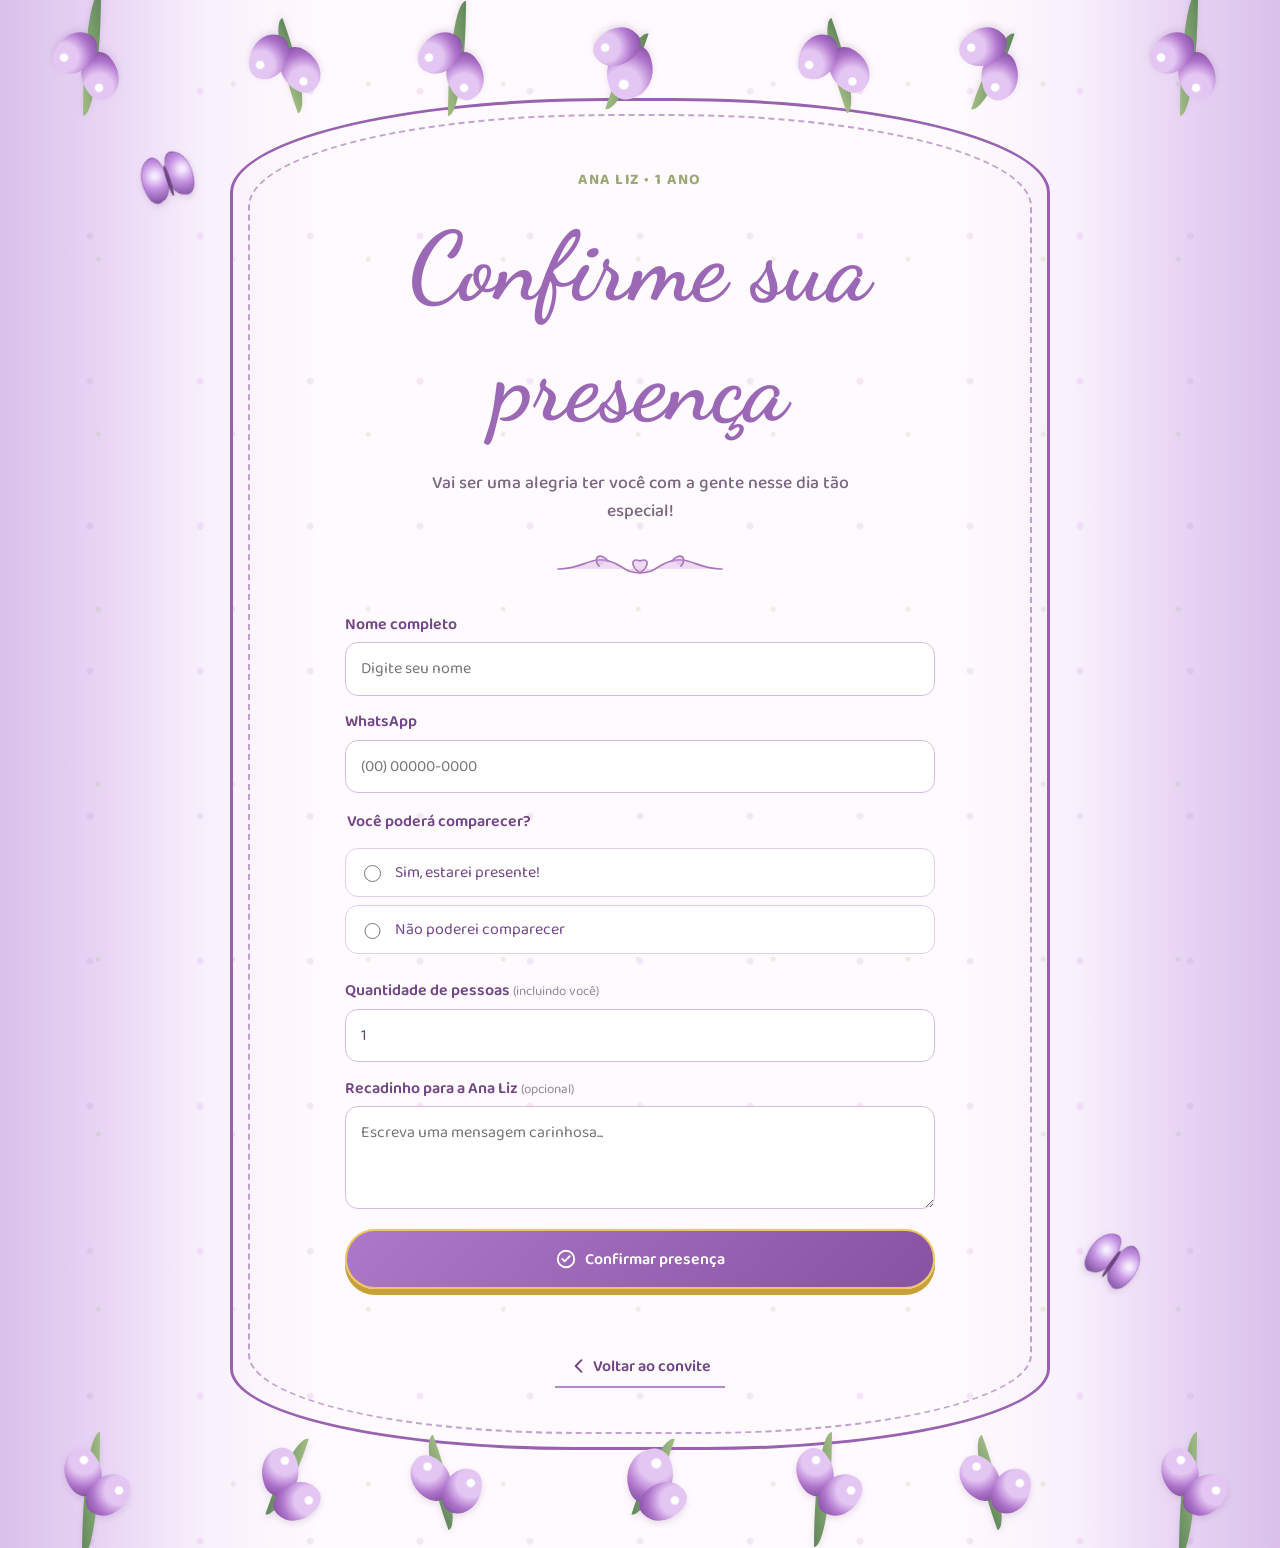
==== commit 53b6af2b: "Enriquece detalhes e iconografia em SVG" ====
--- a/confirmar.html
+++ b/confirmar.html
@@ -22,6 +22,9 @@
       <p class="eyebrow">Ana Liz • 1 ano</p>
       <h1>Confirme sua<br>presença</h1>
       <p class="intro">Vai ser uma alegria ter você com a gente nesse dia tão especial!</p>
+      <div class="floral-divider" aria-hidden="true">
+        <svg viewBox="0 0 180 30"><path d="M8 17c26 0 31-13 51-8 14 4 16 12 31 12s17-8 31-12c20-5 25 8 51 8"/><path d="M58 9c-8-10-16-3-9 5M122 9c8-10 16-3 9 5"/><path d="M90 21c-10-7-9-16 0-12 9-4 10 5 0 12z"/></svg>
+      </div>
 
       <form id="rsvp-form" class="rsvp-form">
         <label for="name">Nome completo</label>
@@ -42,13 +45,24 @@
         <label for="message">Recadinho para a Ana Liz <small>(opcional)</small></label>
         <textarea id="message" name="mensagem" rows="3" maxlength="500" placeholder="Escreva uma mensagem carinhosa..."></textarea>
 
-        <button type="submit"><span>Confirmar presença</span></button>
+        <button type="submit"><svg viewBox="0 0 24 24" aria-hidden="true"><circle cx="12" cy="12" r="9"/><path d="m8 12 2.5 2.5L16 9"/></svg><span>Confirmar presença</span></button>
         <p id="form-status" class="form-status" role="status" aria-live="polite"></p>
-        <a class="back-link" href="index.html" aria-label="Voltar ao convite">‹ Voltar ao convite</a>
+        <a class="back-link" href="index.html" aria-label="Voltar ao convite"><svg viewBox="0 0 24 24" aria-hidden="true"><path d="m15 5-7 7 7 7"/></svg>Voltar ao convite</a>
       </form>
     </section>
     <div class="garden garden--bottom" aria-hidden="true"><i></i><i></i><i></i><i></i><i></i><i></i><i></i></div>
   </main>
+  <dialog id="success-modal" class="success-modal" aria-labelledby="success-title">
+    <div class="success-modal__flowers" aria-hidden="true"><i></i><i></i><i></i><i></i><i></i></div>
+    <span class="css-butterfly success-modal__butterfly" aria-hidden="true"><i></i></span>
+    <div class="success-modal__content">
+      <span class="success-modal__check" aria-hidden="true"><svg viewBox="0 0 48 48"><path d="m13 25 7 7 15-17"/></svg></span>
+      <p class="eyebrow">Resposta enviada</p>
+      <h2 id="success-title">Presença<br>confirmada!</h2>
+      <p>Obrigada por responder. Estamos muito felizes em celebrar esse momento especial com você!</p>
+      <button id="close-success-modal" type="button">Voltar ao convite</button>
+    </div>
+  </dialog>
   <script src="assets/config.js"></script>
   <script src="assets/app.js"></script>
 </body>
--- a/assets/styles.css
+++ b/assets/styles.css
@@ -307,3 +307,115 @@
 }
 .back-link:hover { color:var(--purple); transform:translateY(-2px); }
 .rsvp-form .back-link { margin-top:1.25rem; }
+
+.success-modal {
+  width:min(90vw,680px);
+  max-height:90vh;
+  margin:auto;
+  padding:0;
+  overflow:hidden;
+  border:0;
+  border-radius:44px;
+  color:var(--dark);
+  background:linear-gradient(145deg,#fff,#fff9fd 65%,#ead8f5);
+  box-shadow:0 25px 90px #3f235f75,0 0 0 7px #fff8,0 0 0 11px #a76dc0;
+}
+.success-modal::backdrop {
+  background:#4b2a627d;
+  backdrop-filter:blur(7px);
+}
+.success-modal::before {
+  content:"";
+  position:absolute;
+  inset:20px;
+  pointer-events:none;
+  border:2px dashed #b889cb;
+  border-radius:31px;
+}
+.success-modal__content {
+  position:relative;
+  z-index:2;
+  width:min(78%,470px);
+  margin:auto;
+  padding:7.5rem 0 4rem;
+  text-align:center;
+}
+.success-modal__check {
+  display:grid;
+  place-items:center;
+  width:74px;
+  height:74px;
+  margin:0 auto 1rem;
+  border:5px solid #efc653;
+  border-radius:50%;
+  color:#fff;
+  background:linear-gradient(145deg,#bb88d1,#8952a3);
+  box-shadow:0 5px 0 #bb8b2c;
+  font:700 2.4rem "Baloo 2",sans-serif;
+}
+.success-modal__check svg { width:42px; fill:none; stroke:currentColor; stroke-width:5; stroke-linecap:round; stroke-linejoin:round; }
+.success-modal h2 {
+  margin:.7rem 0 1.2rem;
+  color:var(--purple);
+  font:700 clamp(3.7rem,10vw,6rem)/1.05 "Dancing Script",cursive;
+}
+.success-modal p:not(.eyebrow) {
+  margin:0 auto 1.8rem;
+  color:#715c7a;
+  font:500 1.15rem/1.55 "Baloo 2",sans-serif;
+}
+.success-modal button { width:min(100%,330px); }
+.success-modal__flowers {
+  position:absolute;
+  z-index:1;
+  top:-18px;
+  left:0;
+  width:100%;
+  height:100px;
+  display:flex;
+  justify-content:space-around;
+}
+.success-modal__flowers i {
+  position:relative;
+  width:13px;
+  height:76px;
+  border-radius:100% 0;
+  background:linear-gradient(#71966b,#a9bd8a);
+}
+.success-modal__flowers i::before,.success-modal__flowers i::after {
+  content:"";
+  position:absolute;
+  width:31px;
+  height:38px;
+  border-radius:60% 35% 60% 35%;
+  background:radial-gradient(circle at 70% 30%,#fff 0 8%,#d9b4eb 12% 38%,#9560b1 75%);
+}
+.success-modal__flowers i::before { top:24px; left:-21px; transform:rotate(-35deg); }
+.success-modal__flowers i::after { top:37px; left:5px; transform:rotate(30deg); }
+.success-modal__butterfly { z-index:3; top:24%; right:5%; transform:scale(.8) rotate(25deg); }
+
+@media(max-width:540px) {
+  .success-modal { width:calc(100vw - 2.5rem); border-radius:32px; }
+  .success-modal::before { inset:13px; border-radius:23px; }
+  .success-modal__content { width:76%; padding:6.5rem 0 3rem; }
+  .success-modal__check { width:62px; height:62px; font-size:2rem; }
+  .success-modal h2 { font-size:3.7rem; }
+  .success-modal p:not(.eyebrow) { font-size:1rem; }
+}
+
+/* Ornamentos e iconografia vetorial */
+.floral-divider { display:grid; place-items:center; width:180px; max-width:70%; margin:1rem auto; color:#aa78be; }
+.floral-divider svg { display:block; width:100%; fill:#d6addf66; stroke:currentColor; stroke-width:1.7; stroke-linecap:round; stroke-linejoin:round; }
+.date-butterfly { display:grid; place-items:center; width:42px; }
+.date-butterfly svg { width:42px; fill:#cda4dd66; stroke:var(--purple); stroke-width:1.8; stroke-linecap:round; stroke-linejoin:round; }
+.venue span { display:inline-flex; align-items:center; justify-content:center; gap:.35rem; }
+.venue span svg { width:24px; fill:#a8b48135; stroke:var(--green); stroke-width:1.8; stroke-linecap:round; stroke-linejoin:round; }
+.primary-link { display:inline-flex; align-items:center; justify-content:center; gap:.5rem; }
+.primary-link svg,.rsvp-form button svg { width:22px; fill:none; stroke:currentColor; stroke-width:2; stroke-linecap:round; stroke-linejoin:round; }
+.rsvp-form button { display:flex; align-items:center; justify-content:center; gap:.55rem; }
+.back-link { display:flex; align-items:center; justify-content:center; gap:.25rem; }
+.back-link svg { width:20px; fill:none; stroke:currentColor; stroke-width:2.3; stroke-linecap:round; stroke-linejoin:round; }
+.gift-item:nth-child(1) .gift-icon { background:linear-gradient(145deg,#f4e9fb,#dfc6ed); }
+.gift-item:nth-child(2) .gift-icon { background:linear-gradient(145deg,#f7eafa,#d8c2eb); }
+.gift-item:nth-child(3) .gift-icon { background:linear-gradient(145deg,#f0e4f8,#d3b8e7); }
+.gift-icon svg { filter:drop-shadow(0 2px 1px #fff); }
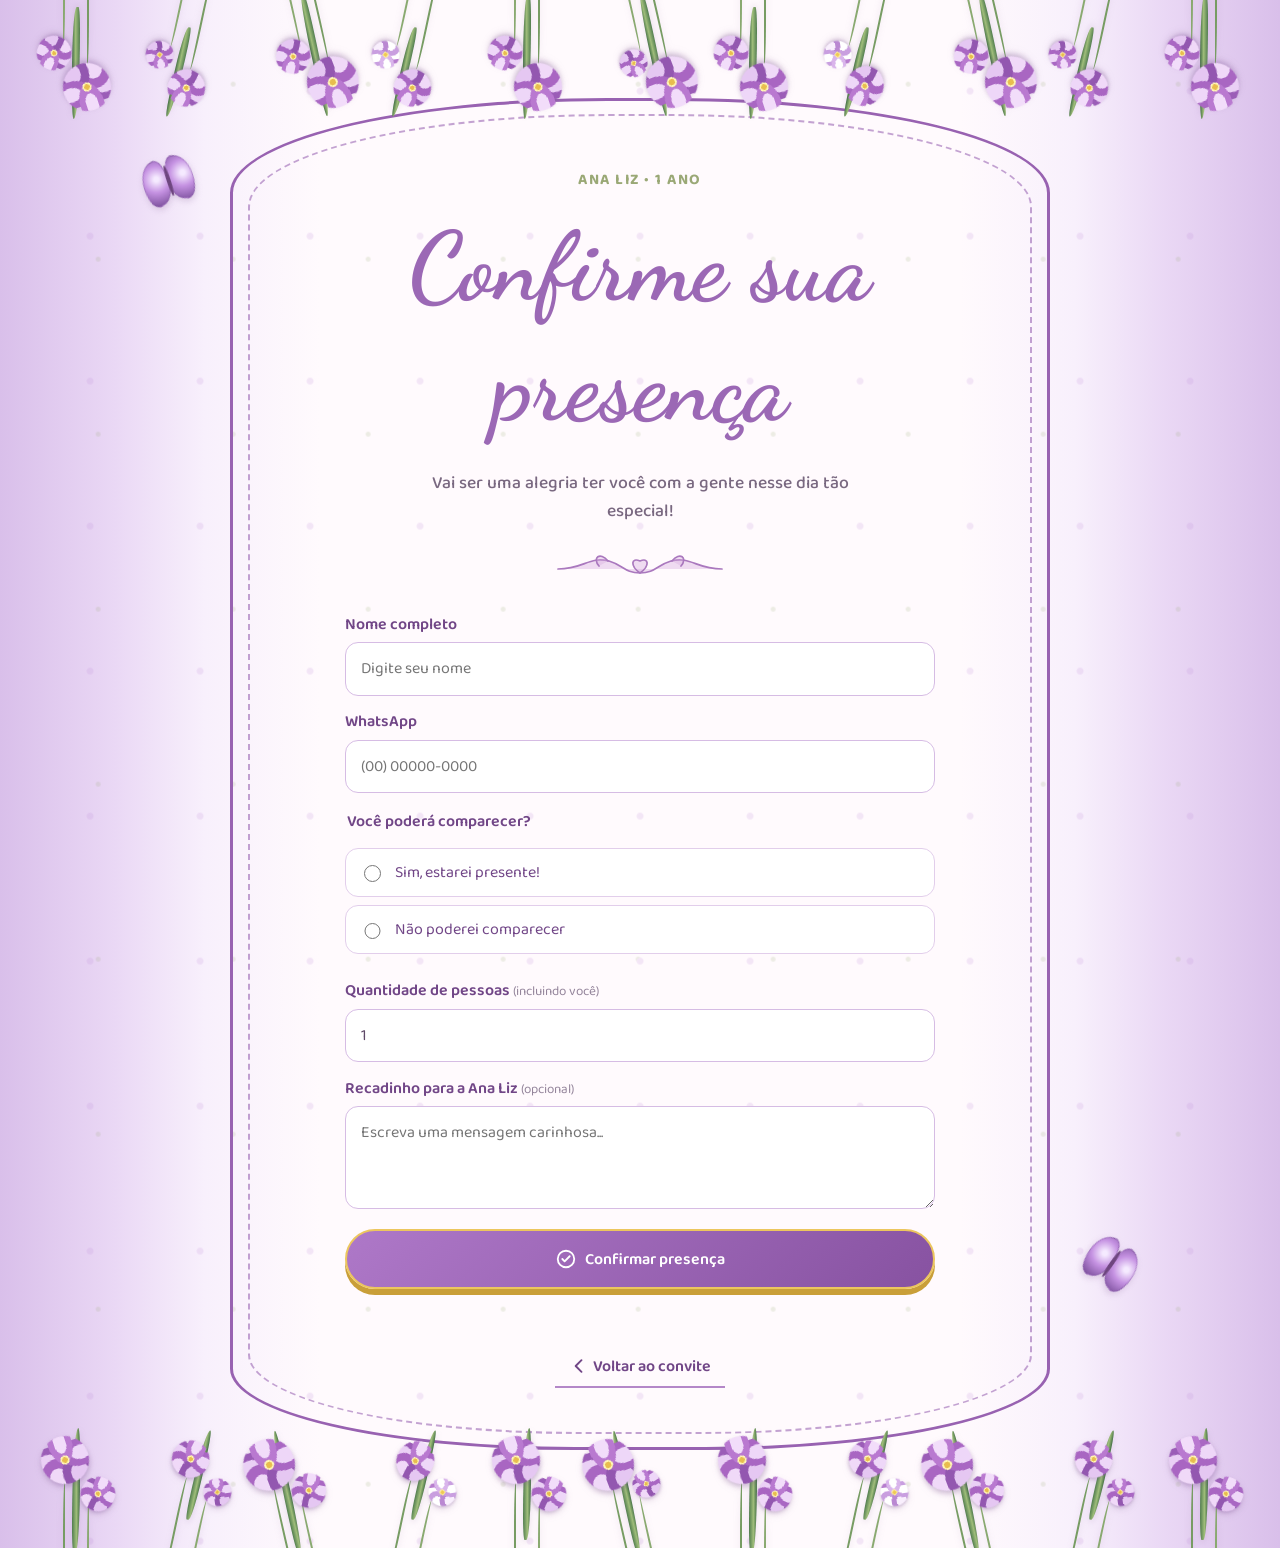
==== commit c23ac43d: "Transforma bordas em jardim floral detalhado" ====
--- a/confirmar.html
+++ b/confirmar.html
@@ -13,7 +13,7 @@
 </head>
 <body class="form-page">
   <main class="rsvp-card">
-    <div class="garden garden--top" aria-hidden="true"><i></i><i></i><i></i><i></i><i></i><i></i><i></i></div>
+    <div class="garden garden--top" aria-hidden="true"><i></i><i></i><i></i><i></i><i></i><i></i><i></i><i></i><i></i><i></i><i></i></div>
     <div class="stitched-frame" aria-hidden="true"></div>
     <span class="css-butterfly bf-1" aria-hidden="true"><i></i></span>
     <span class="css-butterfly bf-3" aria-hidden="true"><i></i></span>
@@ -50,10 +50,10 @@
         <a class="back-link" href="index.html" aria-label="Voltar ao convite"><svg viewBox="0 0 24 24" aria-hidden="true"><path d="m15 5-7 7 7 7"/></svg>Voltar ao convite</a>
       </form>
     </section>
-    <div class="garden garden--bottom" aria-hidden="true"><i></i><i></i><i></i><i></i><i></i><i></i><i></i></div>
+    <div class="garden garden--bottom" aria-hidden="true"><i></i><i></i><i></i><i></i><i></i><i></i><i></i><i></i><i></i><i></i><i></i></div>
   </main>
   <dialog id="success-modal" class="success-modal" aria-labelledby="success-title">
-    <div class="success-modal__flowers" aria-hidden="true"><i></i><i></i><i></i><i></i><i></i></div>
+    <div class="success-modal__flowers" aria-hidden="true"><i></i><i></i><i></i><i></i><i></i><i></i><i></i></div>
     <span class="css-butterfly success-modal__butterfly" aria-hidden="true"><i></i></span>
     <div class="success-modal__content">
       <span class="success-modal__check" aria-hidden="true"><svg viewBox="0 0 48 48"><path d="m13 25 7 7 15-17"/></svg></span>
--- a/assets/styles.css
+++ b/assets/styles.css
@@ -419,3 +419,265 @@
 .gift-item:nth-child(2) .gift-icon { background:linear-gradient(145deg,#f7eafa,#d8c2eb); }
 .gift-item:nth-child(3) .gift-icon { background:linear-gradient(145deg,#f0e4f8,#d3b8e7); }
 .gift-icon svg { filter:drop-shadow(0 2px 1px #fff); }
+
+/* Movimento e interações */
+@keyframes content-arrive {
+  from { opacity:0; transform:translateY(24px) scale(.985); }
+  to { opacity:1; transform:translateY(0) scale(1); }
+}
+@keyframes title-arrive {
+  0% { opacity:0; transform:scale(.72) rotate(-3deg); }
+  70% { transform:scale(1.04) rotate(1deg); }
+  100% { opacity:1; transform:scale(1) rotate(0); }
+}
+@keyframes flower-sway {
+  0%,100% { transform:rotate(var(--r,0deg)); }
+  50% { transform:rotate(calc(var(--r,0deg) + 7deg)); }
+}
+@keyframes butterfly-flight {
+  0%,100% { translate:0 0; rotate:0deg; }
+  30% { translate:7px -9px; rotate:4deg; }
+  65% { translate:-5px -4px; rotate:-3deg; }
+}
+@keyframes wing-left {
+  0%,100% { transform:rotate(-15deg) scaleX(1); }
+  50% { transform:rotate(-2deg) scaleX(.68); }
+}
+@keyframes wing-right {
+  0%,100% { transform:rotate(15deg) scaleX(1); }
+  50% { transform:rotate(2deg) scaleX(.68); }
+}
+@keyframes gentle-float {
+  0%,100% { transform:translateY(0) rotate(0); }
+  50% { transform:translateY(-7px) rotate(1deg); }
+}
+@keyframes shine {
+  0% { left:-90%; }
+  45%,100% { left:130%; }
+}
+@keyframes modal-pop {
+  from { opacity:0; transform:translateY(30px) scale(.88); }
+  to { opacity:1; transform:translateY(0) scale(1); }
+}
+@keyframes check-pop {
+  0% { transform:scale(0) rotate(-25deg); }
+  75% { transform:scale(1.14) rotate(4deg); }
+  100% { transform:scale(1) rotate(0); }
+}
+
+.hero-content,.gifts-content,.rsvp-card__content { animation:content-arrive .8s cubic-bezier(.2,.75,.25,1) both; }
+.name,.gifts-title,.rsvp-card h1 { animation:title-arrive .9s .15s cubic-bezier(.2,.8,.25,1) both; }
+.garden i { animation:flower-sway 3.8s ease-in-out infinite; }
+.garden i:nth-child(2n) { animation-delay:-1.3s; }
+.garden i:nth-child(3n) { animation-delay:-2.4s; }
+.css-butterfly { animation:butterfly-flight 4.2s ease-in-out infinite; }
+.css-butterfly:nth-of-type(2n) { animation-delay:-2.1s; }
+.css-butterfly::before { transform-origin:right center; animation:wing-left .75s ease-in-out infinite; }
+.css-butterfly::after { transform-origin:left center; animation:wing-right .75s ease-in-out infinite; }
+.date-butterfly { animation:gentle-float 2.8s ease-in-out infinite; }
+.action-grid a { transition:transform .25s ease,color .25s ease; }
+.action-grid a:nth-child(2) .round-icon { animation-delay:-1.1s; }
+.action-grid a:nth-child(3) .round-icon { animation-delay:-2.2s; }
+.action-grid .round-icon { animation:gentle-float 3.3s ease-in-out infinite; }
+.action-grid a:hover { color:var(--purple); transform:translateY(-4px); }
+.action-grid a:active,.primary-link:active,.back-link:active { transform:scale(.96); }
+.gift-item { transition:transform .25s ease,background-color .25s ease; border-radius:18px; }
+.gift-item:hover { transform:translateX(7px); background:#ead8f53d; }
+.gift-item:hover .gift-icon { transform:rotate(-5deg) scale(1.06); }
+.gift-icon { transition:transform .28s cubic-bezier(.2,.8,.25,1.3); }
+.primary-link,.rsvp-form button { position:relative; overflow:hidden; transition:transform .22s ease,box-shadow .22s ease; }
+.primary-link::after,.rsvp-form button::after {
+  content:""; position:absolute; top:-30%; left:-90%; width:38%; height:160%;
+  background:linear-gradient(90deg,transparent,#fff8,transparent); transform:rotate(18deg);
+  animation:shine 3.6s 1s ease-in-out infinite;
+}
+.primary-link:hover,.rsvp-form button:hover { transform:translateY(-3px); box-shadow:0 8px 0 #bd9029,0 13px 25px #70438035; }
+.rsvp-form input,.rsvp-form textarea,.choice { transition:border-color .2s ease,box-shadow .2s ease,transform .2s ease; }
+.choice:hover { transform:translateX(4px); border-color:#bd91d1; }
+.success-modal[open] { animation:modal-pop .45s cubic-bezier(.2,.85,.3,1.15) both; }
+.success-modal[open] .success-modal__check { animation:check-pop .6s .25s cubic-bezier(.2,.8,.3,1.2) both; }
+.success-modal[open] h2 { animation:title-arrive .65s .2s both; }
+
+@media(prefers-reduced-motion:reduce) {
+  *,*::before,*::after {
+    scroll-behavior:auto !important;
+    animation-duration:.01ms !important;
+    animation-iteration-count:1 !important;
+    transition-duration:.01ms !important;
+  }
+}
+
+/* Nome sólido, sem camada de brilho sobre as letras */
+@keyframes name-soft-glow {
+  0%,72%,100% { text-shadow:2px 3px 0 #e2c9ed; }
+  82% { text-shadow:2px 3px 0 #e2c9ed,0 0 12px #c98dde80; }
+}
+.name {
+  color:#a56abc;
+  background:none !important;
+  -webkit-background-clip:initial;
+  background-clip:initial;
+  -webkit-text-fill-color:#a56abc !important;
+  filter:none !important;
+  text-shadow:none !important;
+  animation:none !important;
+  transform:none !important;
+}
+
+/* Reflexo isolado: a camada base do nome permanece sólida */
+@keyframes name-reflection {
+  0%,69%,88%,100% { opacity:0; background-position:180% center; }
+  70% { opacity:0; background-position:180% center; }
+  73% { opacity:1; }
+  84% { opacity:1; background-position:-80% center; }
+  87% { opacity:0; background-position:-80% center; }
+}
+.name { position:relative; display:block; width:max-content; max-width:100%; margin-left:auto; margin-right:auto; }
+.name::after {
+  content:attr(data-text);
+  position:absolute;
+  inset:0;
+  z-index:1;
+  pointer-events:none;
+  color:transparent;
+  background:linear-gradient(105deg,transparent 38%,#ffffffde 48%,#f7ddff 52%,transparent 62%);
+  background-size:250% 100%;
+  background-position:180% center;
+  background-clip:text;
+  -webkit-background-clip:text;
+  -webkit-text-fill-color:transparent;
+  text-shadow:none;
+  filter:none;
+  opacity:0;
+  animation:name-reflection 7s 2s ease-in-out infinite;
+}
+
+@media(prefers-reduced-motion:reduce) {
+  .name::after { display:none; }
+}
+
+/* Jardim floral com pétalas, miolos e folhagens */
+.garden { height:138px; padding-inline:1.5%; align-items:flex-start; overflow:visible; }
+.garden i {
+  flex:0 0 8px;
+  width:8px;
+  height:112px;
+  border-radius:80% 20% 60% 20%;
+  background:linear-gradient(90deg,#507c4e,#9fbd7a 55%,#416e43);
+  box-shadow:-12px 48px 0 -3px #779c63,12px 66px 0 -3px #89a970;
+}
+.garden i::before,.garden i::after {
+  width:48px;
+  height:48px;
+  border:0;
+  border-radius:50%;
+  background:
+    radial-gradient(circle at 50% 50%,#e8bd4e 0 8%,#fff6b6 9% 13%,transparent 14%),
+    radial-gradient(ellipse at 50% 13%,#f2ddfa 0 18%,#b979d0 19% 35%,transparent 36%),
+    radial-gradient(ellipse at 87% 43%,#eed7f8 0 18%,#a967c3 19% 35%,transparent 36%),
+    radial-gradient(ellipse at 73% 84%,#e5c7f2 0 18%,#9357b0 19% 35%,transparent 36%),
+    radial-gradient(ellipse at 27% 84%,#f0d9f8 0 18%,#a966c2 19% 35%,transparent 36%),
+    radial-gradient(ellipse at 13% 43%,#ead0f5 0 18%,#9b5db7 19% 35%,transparent 36%);
+  filter:drop-shadow(0 3px 2px #74468f35);
+}
+.garden i::before { left:-31px; top:8px; transform:rotate(-18deg); }
+.garden i::after { left:2px; top:42px; transform:scale(.72) rotate(24deg); }
+.garden i:nth-child(2n) { height:92px; --r:12deg; }
+.garden i:nth-child(2n)::before { transform:scale(.78) rotate(15deg); }
+.garden i:nth-child(2n)::after { top:35px; transform:scale(.58) rotate(-20deg); }
+.garden i:nth-child(3n) { height:126px; --r:-13deg; }
+.garden i:nth-child(3n)::before { transform:scale(1.08) rotate(-8deg); }
+.garden i:nth-child(4n)::after { background:
+  radial-gradient(circle at 50% 50%,#efc956 0 9%,#fff4a6 10% 14%,transparent 15%),
+  radial-gradient(ellipse at 50% 13%,#fff 0 18%,#d9b5eb 19% 35%,transparent 36%),
+  radial-gradient(ellipse at 87% 43%,#fff 0 18%,#c99fe0 19% 35%,transparent 36%),
+  radial-gradient(ellipse at 73% 84%,#f9effd 0 18%,#ba88d2 19% 35%,transparent 36%),
+  radial-gradient(ellipse at 27% 84%,#fff 0 18%,#c99fdf 19% 35%,transparent 36%),
+  radial-gradient(ellipse at 13% 43%,#fff 0 18%,#b77dce 19% 35%,transparent 36%);
+}
+.garden--top { top:-19px; }
+.garden--bottom { bottom:-18px; }
+.success-modal__flowers { height:112px; }
+.success-modal__flowers i { width:8px; height:78px; background:linear-gradient(90deg,#567c51,#a5ba82,#477044); }
+.success-modal__flowers i::before,.success-modal__flowers i::after {
+  width:40px; height:40px; border-radius:50%;
+  background:
+    radial-gradient(circle at 50% 50%,#edc552 0 10%,transparent 11%),
+    radial-gradient(ellipse at 50% 12%,#f3e2fa 0 22%,#af73c8 23% 38%,transparent 39%),
+    radial-gradient(ellipse at 87% 43%,#ead0f4 0 22%,#9b5eb7 23% 38%,transparent 39%),
+    radial-gradient(ellipse at 73% 85%,#f2ddf8 0 22%,#a566bf 23% 38%,transparent 39%),
+    radial-gradient(ellipse at 27% 85%,#ead1f4 0 22%,#9558b0 23% 38%,transparent 39%),
+    radial-gradient(ellipse at 13% 43%,#f5e7fa 0 22%,#b278ca 23% 38%,transparent 39%);
+}
+
+@media(max-width:540px) {
+  .garden { height:102px; padding-inline:0; }
+  .garden i { flex-basis:6px; width:6px; height:86px; }
+  .garden i::before,.garden i::after { width:36px; height:36px; }
+  .garden i::before { left:-23px; }
+  .garden i::after { left:0; top:36px; }
+  .garden i:nth-child(2n) { height:72px; }
+  .garden i:nth-child(3n) { height:94px; }
+}
+
+/* Botões permanecem fixos para facilitar leitura e toque */
+.action-grid .round-icon { animation:none; }
+.action-grid a:hover,.action-grid a:active,
+.primary-link:hover,.primary-link:active,
+.rsvp-form button:hover,.rsvp-form button:active,
+.back-link:hover,.back-link:active,
+.success-modal button:hover,.success-modal button:active {
+  transform:none;
+}
+.action-grid a:hover .round-icon { transform:none; }
+
+/* Brilho do nome e atmosfera animada ao fundo */
+@keyframes name-shimmer {
+  0%,62%,100% { background-position:120% center; filter:drop-shadow(0 3px 0 #e2c9ed); }
+  74% { background-position:45% center; filter:drop-shadow(0 3px 0 #e2c9ed) drop-shadow(0 0 12px #dba7ed); }
+  86% { background-position:-25% center; filter:drop-shadow(0 3px 0 #e2c9ed); }
+}
+@keyframes ambient-gradient {
+  0%,100% { background-position:0% 30%; }
+  50% { background-position:100% 70%; }
+}
+@keyframes background-sparkle {
+  0%,100% { opacity:.12; background-position:3% 22%,97% 38%; }
+  45% { opacity:.23; }
+  50% { background-position:5% 25%,94% 34%; }
+}
+@keyframes card-glow {
+  0%,100% { box-shadow:0 10px 35px #71468720,0 0 0 10px #ffffff9c,0 0 35px #c99cdd20; }
+  50% { box-shadow:0 14px 42px #7146872b,0 0 0 10px #ffffffb5,0 0 65px #c99cdd4a; }
+}
+@keyframes stitch-breathe {
+  0%,100% { border-color:#9862b1; }
+  50% { border-color:#bd8bce; }
+}
+
+.name {
+  color:transparent;
+  background:linear-gradient(105deg,#9a61b2 0%,#b578c9 35%,#fff 47%,#f2d2fb 52%,#a767bd 64%,#9155aa 100%);
+  background-size:260% 100%;
+  background-position:120% center;
+  background-clip:text;
+  -webkit-background-clip:text;
+  -webkit-text-fill-color:transparent;
+  animation:title-arrive .9s .15s cubic-bezier(.2,.8,.25,1) both,name-shimmer 7s 1.8s ease-in-out infinite;
+}
+.invitation-page,.form-page {
+  background-size:180% 180%;
+  animation:ambient-gradient 14s ease-in-out infinite;
+}
+.paper::before,.rsvp-card::before { animation:background-sparkle 8s ease-in-out infinite; }
+.paper::after { animation:card-glow 6s ease-in-out infinite; }
+.stitched-frame { animation:stitch-breathe 5s ease-in-out infinite; }
+
+@media(prefers-reduced-motion:reduce) {
+  .name {
+    color:var(--purple);
+    background:none;
+    -webkit-text-fill-color:currentColor;
+    filter:none;
+  }
+}
